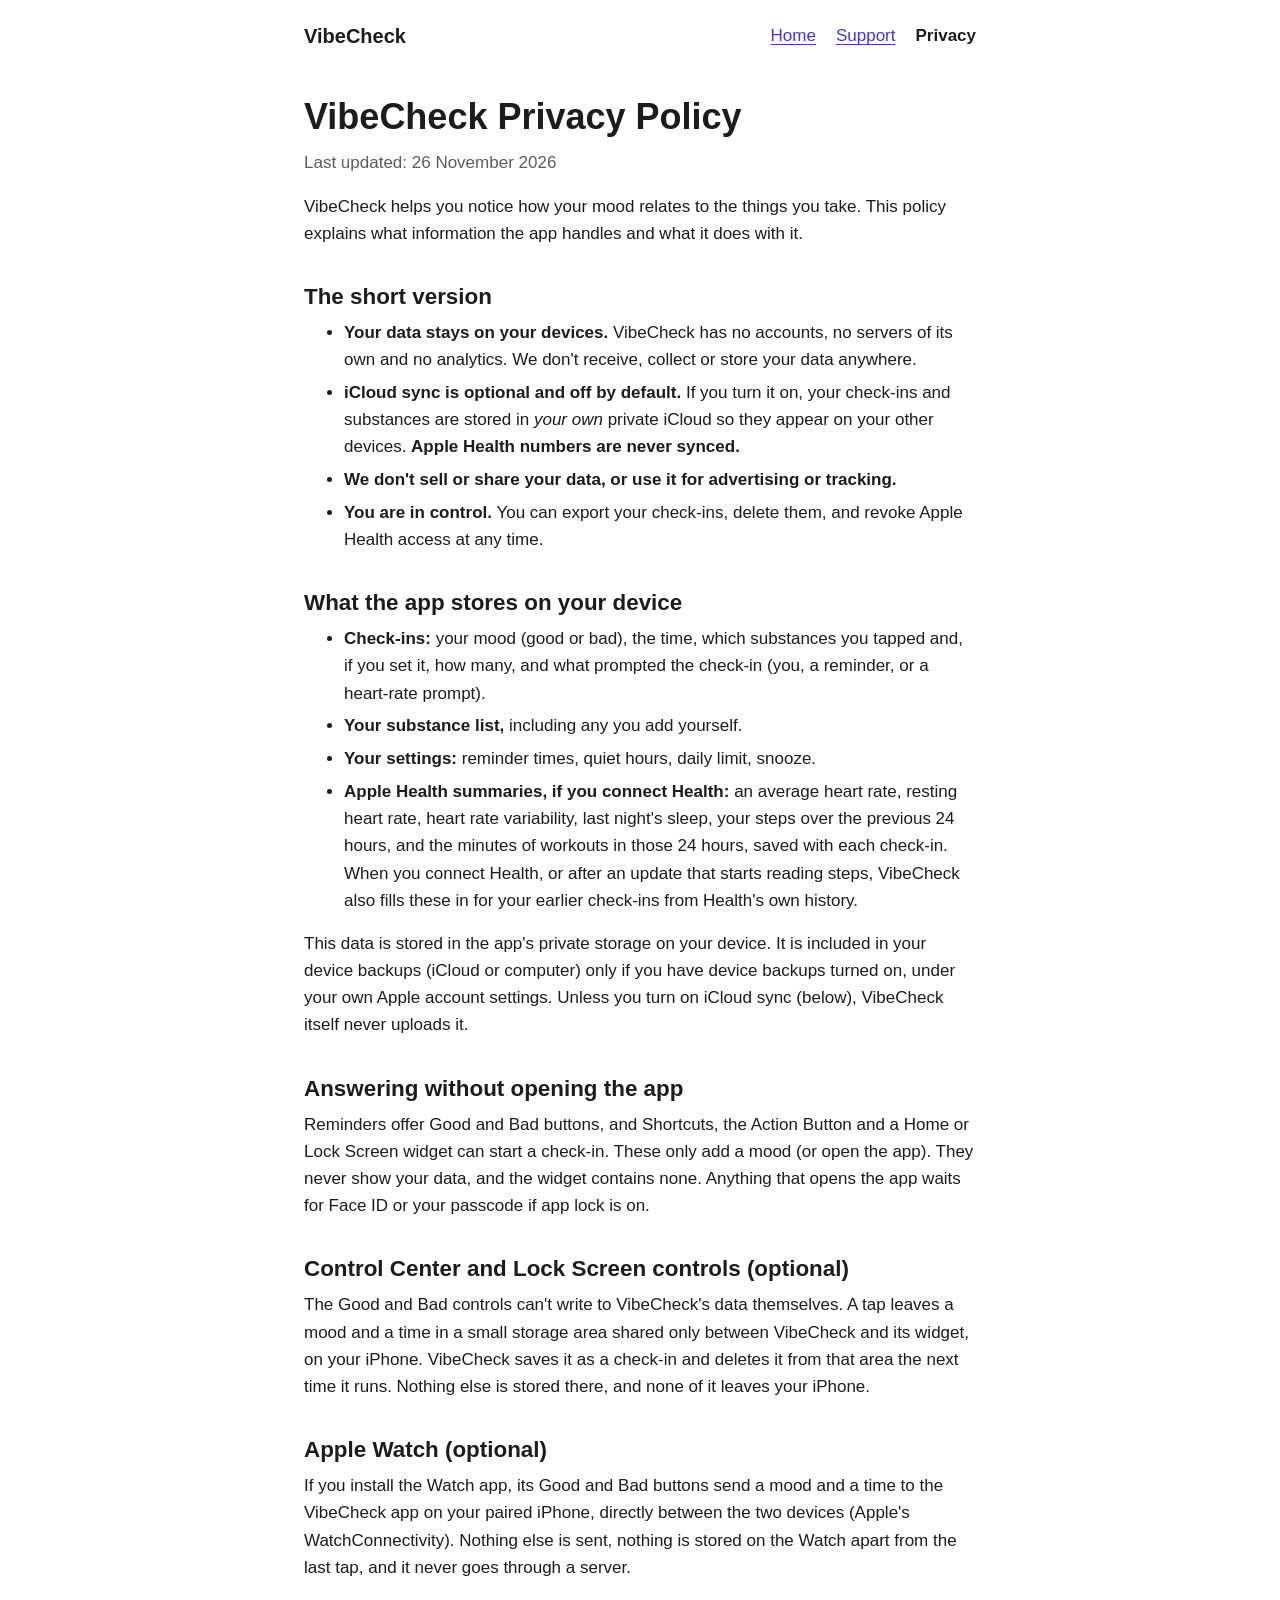
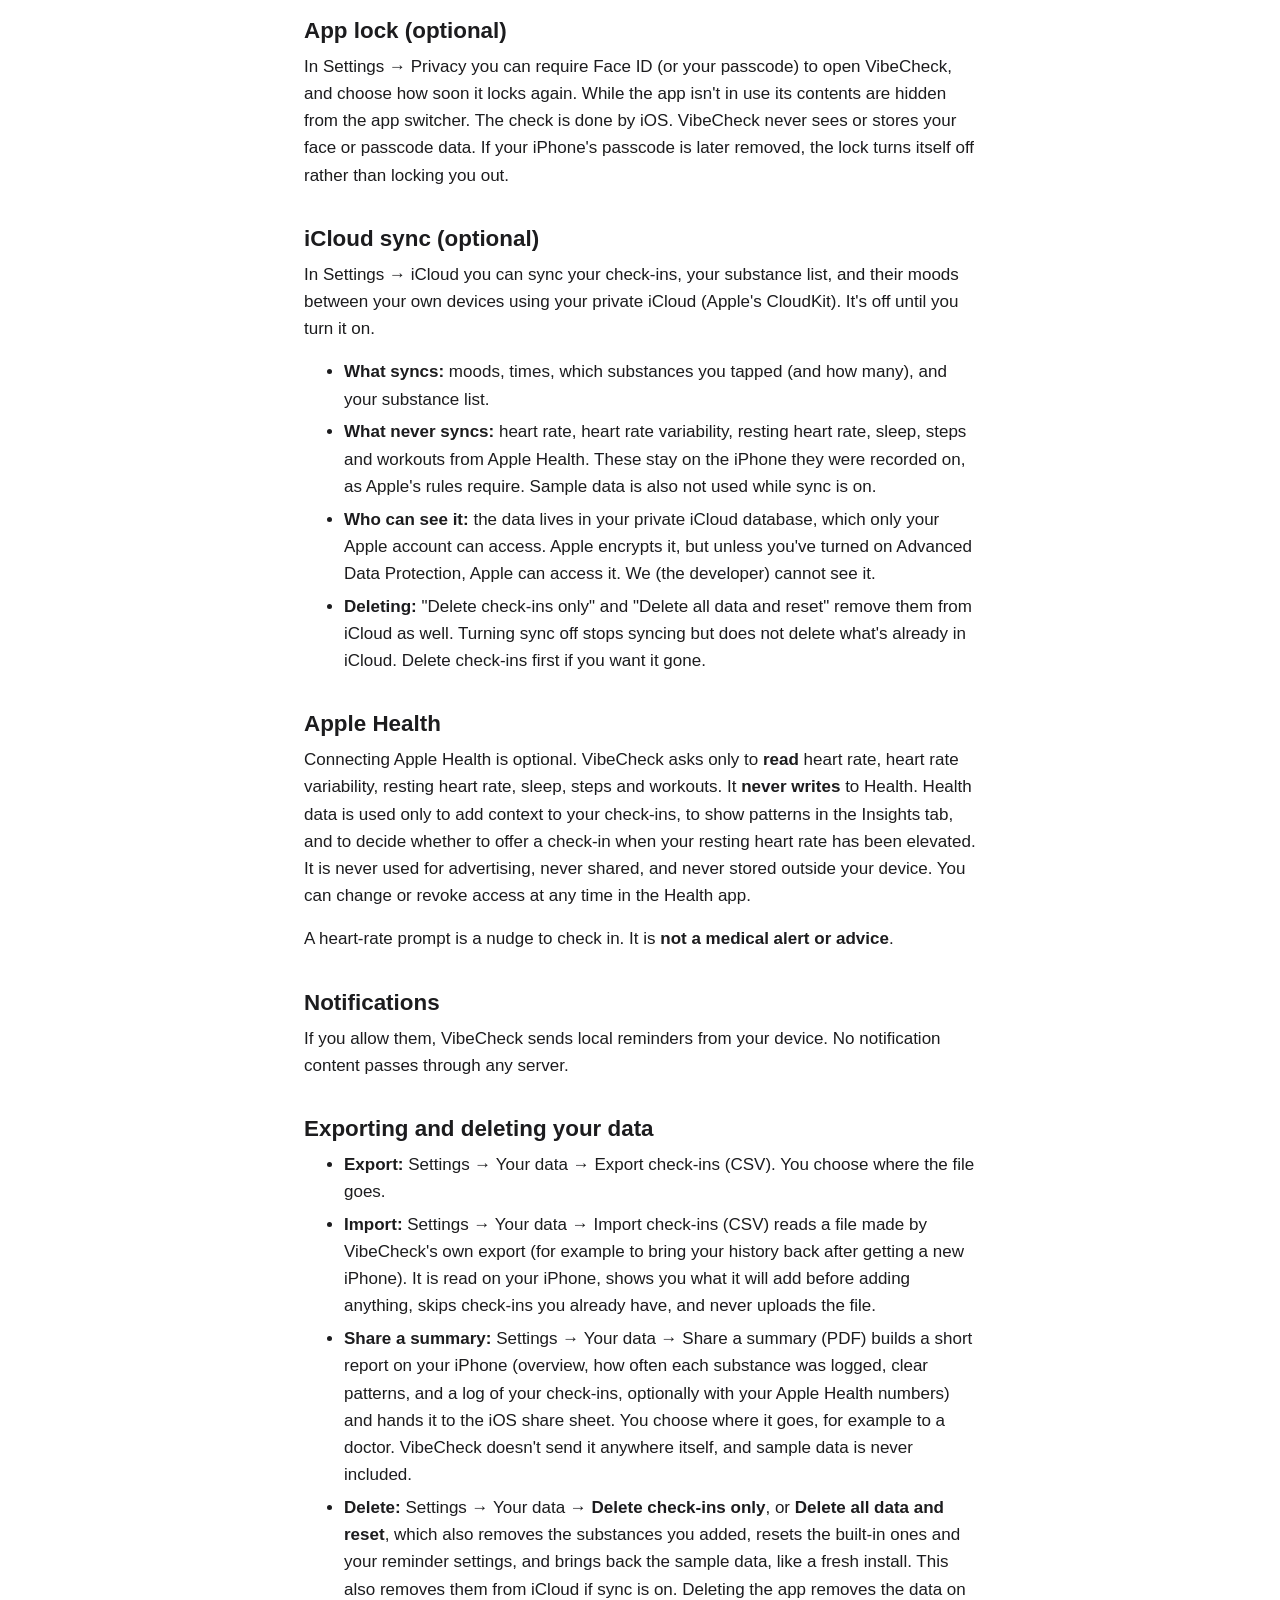
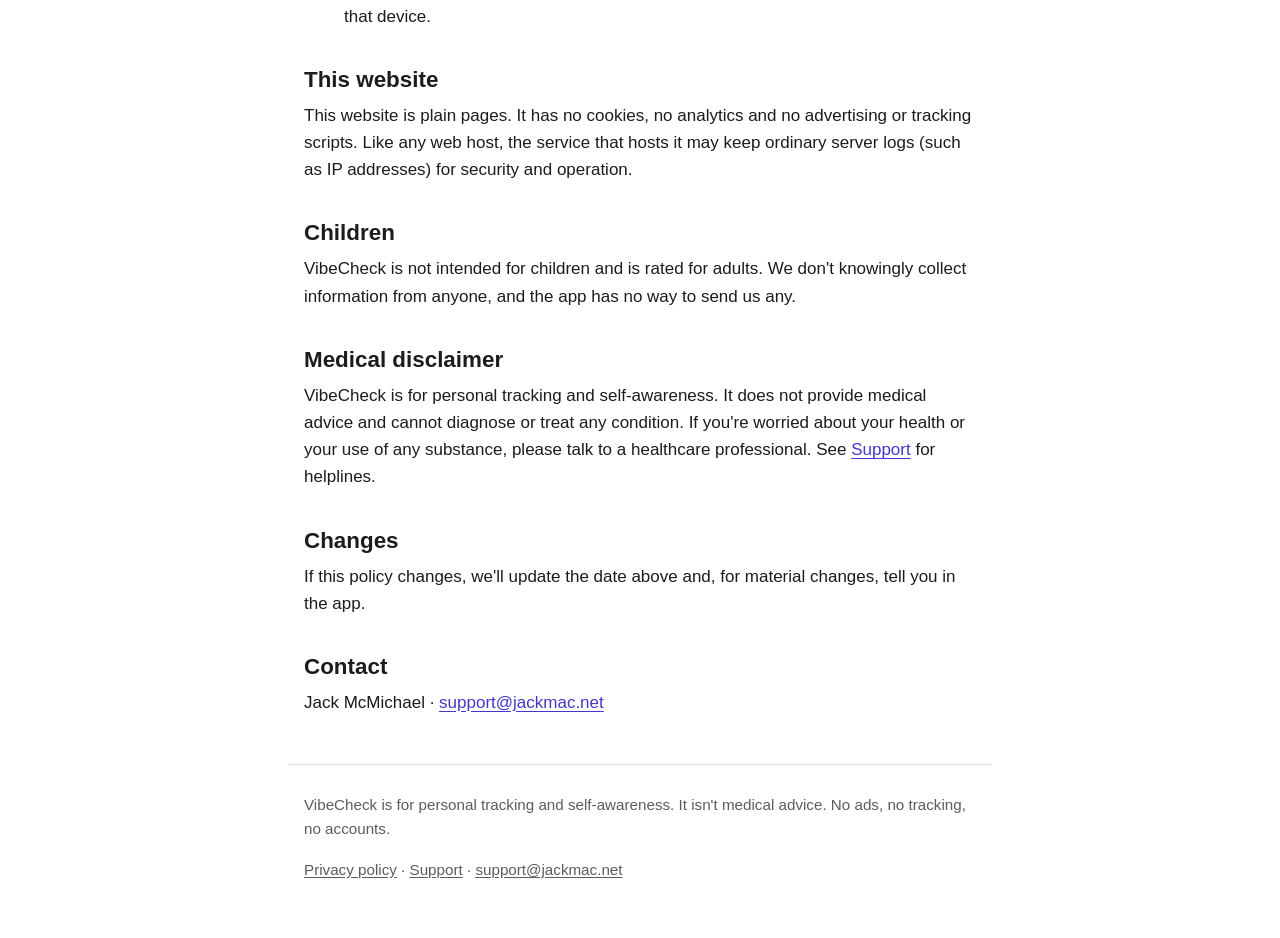
==== privacy.html @ c86289a7 "VibeCheck website: home, support and privacy policy Co-Authored-By: Claude Sonnet 5.5 <noreply@anthr" ====
<!doctype html>
<html lang="en">
<head>
<meta charset="utf-8">
<meta name="viewport" content="width=device-width, initial-scale=1">
<title>VibeCheck Privacy Policy</title>
<meta name="description" content="How VibeCheck handles your information: on-device by default, optional private iCloud sync, read-only Apple Health, no tracking.">
<meta name="color-scheme" content="light dark">
<link rel="stylesheet" href="style.css">
</head>
<body>
<a class="skip" href="#main">Skip to content</a>
<header>
  <a class="brand" href="index.html">VibeCheck</a>
  <nav aria-label="Main">
    <a href="index.html">Home</a>
    <a href="support.html">Support</a>
    <a href="privacy.html" aria-current="page">Privacy</a>
  </nav>
</header>
<main id="main">

<h1>VibeCheck Privacy Policy</h1>
<p class="subtle">Last updated: 26 November 2026</p>

<p>VibeCheck helps you notice how your mood relates to the things you take. This policy explains what information the app handles and what it does with it.</p>

<h2>The short version</h2>
<ul>
  <li><strong>Your data stays on your devices.</strong> VibeCheck has no accounts, no servers of its own and no analytics. We don't receive, collect or store your data anywhere.</li>
  <li><strong>iCloud sync is optional and off by default.</strong> If you turn it on, your check-ins and substances are stored in <em>your own</em> private iCloud so they appear on your other devices. <strong>Apple Health numbers are never synced.</strong></li>
  <li><strong>We don't sell or share your data, or use it for advertising or tracking.</strong></li>
  <li><strong>You are in control.</strong> You can export your check-ins, delete them, and revoke Apple Health access at any time.</li>
</ul>

<h2>What the app stores on your device</h2>
<ul>
  <li><strong>Check-ins:</strong> your mood (good or bad), the time, which substances you tapped and, if you set it, how many, and what prompted the check-in (you, a reminder, or a heart-rate prompt).</li>
  <li><strong>Your substance list,</strong> including any you add yourself.</li>
  <li><strong>Your settings:</strong> reminder times, quiet hours, daily limit, snooze.</li>
  <li><strong>Apple Health summaries, if you connect Health:</strong> an average heart rate, resting heart rate, heart rate variability, last night's sleep, your steps over the previous 24 hours, and the minutes of workouts in those 24 hours, saved with each check-in. When you connect Health, or after an update that starts reading steps, VibeCheck also fills these in for your earlier check-ins from Health's own history.</li>
</ul>
<p>This data is stored in the app's private storage on your device. It is included in your device backups (iCloud or computer) only if you have device backups turned on, under your own Apple account settings. Unless you turn on iCloud sync (below), VibeCheck itself never uploads it.</p>

<h2>Answering without opening the app</h2>
<p>Reminders offer Good and Bad buttons, and Shortcuts, the Action Button and a Home or Lock Screen widget can start a check-in. These only add a mood (or open the app). They never show your data, and the widget contains none. Anything that opens the app waits for Face ID or your passcode if app lock is on.</p>

<h2>Control Center and Lock Screen controls (optional)</h2>
<p>The Good and Bad controls can't write to VibeCheck's data themselves. A tap leaves a mood and a time in a small storage area shared only between VibeCheck and its widget, on your iPhone. VibeCheck saves it as a check-in and deletes it from that area the next time it runs. Nothing else is stored there, and none of it leaves your iPhone.</p>

<h2>Apple Watch (optional)</h2>
<p>If you install the Watch app, its Good and Bad buttons send a mood and a time to the VibeCheck app on your paired iPhone, directly between the two devices (Apple's WatchConnectivity). Nothing else is sent, nothing is stored on the Watch apart from the last tap, and it never goes through a server.</p>

<h2>App lock (optional)</h2>
<p>In Settings → Privacy you can require Face ID (or your passcode) to open VibeCheck, and choose how soon it locks again. While the app isn't in use its contents are hidden from the app switcher. The check is done by iOS. VibeCheck never sees or stores your face or passcode data. If your iPhone's passcode is later removed, the lock turns itself off rather than locking you out.</p>

<h2>iCloud sync (optional)</h2>
<p>In Settings → iCloud you can sync your check-ins, your substance list, and their moods between your own devices using your private iCloud (Apple's CloudKit). It's off until you turn it on.</p>
<ul>
  <li><strong>What syncs:</strong> moods, times, which substances you tapped (and how many), and your substance list.</li>
  <li><strong>What never syncs:</strong> heart rate, heart rate variability, resting heart rate, sleep, steps and workouts from Apple Health. These stay on the iPhone they were recorded on, as Apple's rules require. Sample data is also not used while sync is on.</li>
  <li><strong>Who can see it:</strong> the data lives in your private iCloud database, which only your Apple account can access. Apple encrypts it, but unless you've turned on Advanced Data Protection, Apple can access it. We (the developer) cannot see it.</li>
  <li><strong>Deleting:</strong> "Delete check-ins only" and "Delete all data and reset" remove them from iCloud as well. Turning sync off stops syncing but does not delete what's already in iCloud. Delete check-ins first if you want it gone.</li>
</ul>

<h2>Apple Health</h2>
<p>Connecting Apple Health is optional. VibeCheck asks only to <strong>read</strong> heart rate, heart rate variability, resting heart rate, sleep, steps and workouts. It <strong>never writes</strong> to Health. Health data is used only to add context to your check-ins, to show patterns in the Insights tab, and to decide whether to offer a check-in when your resting heart rate has been elevated. It is never used for advertising, never shared, and never stored outside your device. You can change or revoke access at any time in the Health app.</p>
<p>A heart-rate prompt is a nudge to check in. It is <strong>not a medical alert or advice</strong>.</p>

<h2>Notifications</h2>
<p>If you allow them, VibeCheck sends local reminders from your device. No notification content passes through any server.</p>

<h2>Exporting and deleting your data</h2>
<ul>
  <li><strong>Export:</strong> Settings → Your data → Export check-ins (CSV). You choose where the file goes.</li>
  <li><strong>Import:</strong> Settings → Your data → Import check-ins (CSV) reads a file made by VibeCheck's own export (for example to bring your history back after getting a new iPhone). It is read on your iPhone, shows you what it will add before adding anything, skips check-ins you already have, and never uploads the file.</li>
  <li><strong>Share a summary:</strong> Settings → Your data → Share a summary (PDF) builds a short report on your iPhone (overview, how often each substance was logged, clear patterns, and a log of your check-ins, optionally with your Apple Health numbers) and hands it to the iOS share sheet. You choose where it goes, for example to a doctor. VibeCheck doesn't send it anywhere itself, and sample data is never included.</li>
  <li><strong>Delete:</strong> Settings → Your data → <strong>Delete check-ins only</strong>, or <strong>Delete all data and reset</strong>, which also removes the substances you added, resets the built-in ones and your reminder settings, and brings back the sample data, like a fresh install. This also removes them from iCloud if sync is on. Deleting the app removes the data on that device.</li>
</ul>

<h2>This website</h2>
<p>This website is plain pages. It has no cookies, no analytics and no advertising or tracking scripts. Like any web host, the service that hosts it may keep ordinary server logs (such as IP addresses) for security and operation.</p>

<h2>Children</h2>
<p>VibeCheck is not intended for children and is rated for adults. We don't knowingly collect information from anyone, and the app has no way to send us any.</p>

<h2>Medical disclaimer</h2>
<p>VibeCheck is for personal tracking and self-awareness. It does not provide medical advice and cannot diagnose or treat any condition. If you're worried about your health or your use of any substance, please talk to a healthcare professional. See <a href="support.html#help">Support</a> for helplines.</p>

<h2>Changes</h2>
<p>If this policy changes, we'll update the date above and, for material changes, tell you in the app.</p>

<h2>Contact</h2>
<p>Jack McMichael · <a href="mailto:support@jackmac.net">support@jackmac.net</a></p>

</main>
<footer>
  <p>VibeCheck is for personal tracking and self-awareness. It isn't medical advice. No ads, no tracking, no accounts.</p>
  <p><a href="privacy.html">Privacy policy</a> · <a href="support.html">Support</a> · <a href="mailto:support@jackmac.net">support@jackmac.net</a></p>
</footer>
</body>
</html>
---- style.css ----
:root {
  --bg: #ffffff;
  --text: #1c1c1e;
  --subtle: #5b5b63;
  --accent: #4338ca;
  --card: #f4f4f8;
  --line: #dcdce3;
}
@media (prefers-color-scheme: dark) {
  :root {
    --bg: #101014;
    --text: #f2f2f7;
    --subtle: #a9a9b3;
    --accent: #8f8cff;
    --card: #1b1b22;
    --line: #34343e;
  }
}
* { box-sizing: border-box; }
html { -webkit-text-size-adjust: 100%; }
body {
  margin: 0;
  background: var(--bg);
  color: var(--text);
  font: 1.0625rem/1.6 -apple-system, BlinkMacSystemFont, "SF Pro Text", "Segoe UI", Roboto, sans-serif;
}
a { color: var(--accent); text-underline-offset: 0.15em; }
a:focus-visible { outline: 3px solid var(--accent); outline-offset: 2px; border-radius: 2px; }
.skip { position: absolute; left: -999px; }
.skip:focus { left: 1rem; top: 1rem; background: var(--bg); padding: 0.5rem 1rem; z-index: 10; }
header, main, footer { max-width: 44rem; margin: 0 auto; padding: 0 1rem; }
header { display: flex; flex-wrap: wrap; align-items: center; justify-content: space-between; gap: 0.5rem 1.5rem; padding-top: 1.25rem; padding-bottom: 1.25rem; }
.brand { font-weight: 700; font-size: 1.25rem; color: var(--text); text-decoration: none; }
nav { display: flex; gap: 1.25rem; }
nav a[aria-current="page"] { color: var(--text); font-weight: 600; text-decoration: none; }
h1 { font-size: 2.25rem; line-height: 1.15; margin: 1.5rem 0 0.75rem; }
h2 { font-size: 1.4rem; line-height: 1.25; margin: 2.25rem 0 0.5rem; }
h3 { font-size: 1.1rem; margin: 1.5rem 0 0.25rem; }
p, ul { margin: 0.5rem 0 1rem; }
li { margin: 0.35rem 0; }
.lead { font-size: 1.25rem; color: var(--subtle); }
.subtle { color: var(--subtle); }
.card { background: var(--card); border: 1px solid var(--line); border-radius: 14px; padding: 1rem 1.25rem; margin: 1.25rem 0; }
.card > :first-child { margin-top: 0; }
.card > :last-child { margin-bottom: 0; }
.shots { display: grid; grid-template-columns: repeat(auto-fit, minmax(13rem, 1fr)); gap: 1rem; margin: 2rem 0; padding: 0; list-style: none; }
.shots img { width: 100%; height: auto; border-radius: 22px; border: 1px solid var(--line); display: block; }
.shots figcaption { text-align: center; color: var(--subtle); font-size: 0.95rem; margin-top: 0.5rem; }
footer { border-top: 1px solid var(--line); margin-top: 3rem; padding-top: 1.25rem; padding-bottom: 2.5rem; color: var(--subtle); font-size: 0.95rem; }
footer a { color: var(--subtle); }
dt { font-weight: 600; margin-top: 1rem; }
dd { margin: 0.25rem 0 0; }
@media (max-width: 30rem) { h1 { font-size: 1.85rem; } }
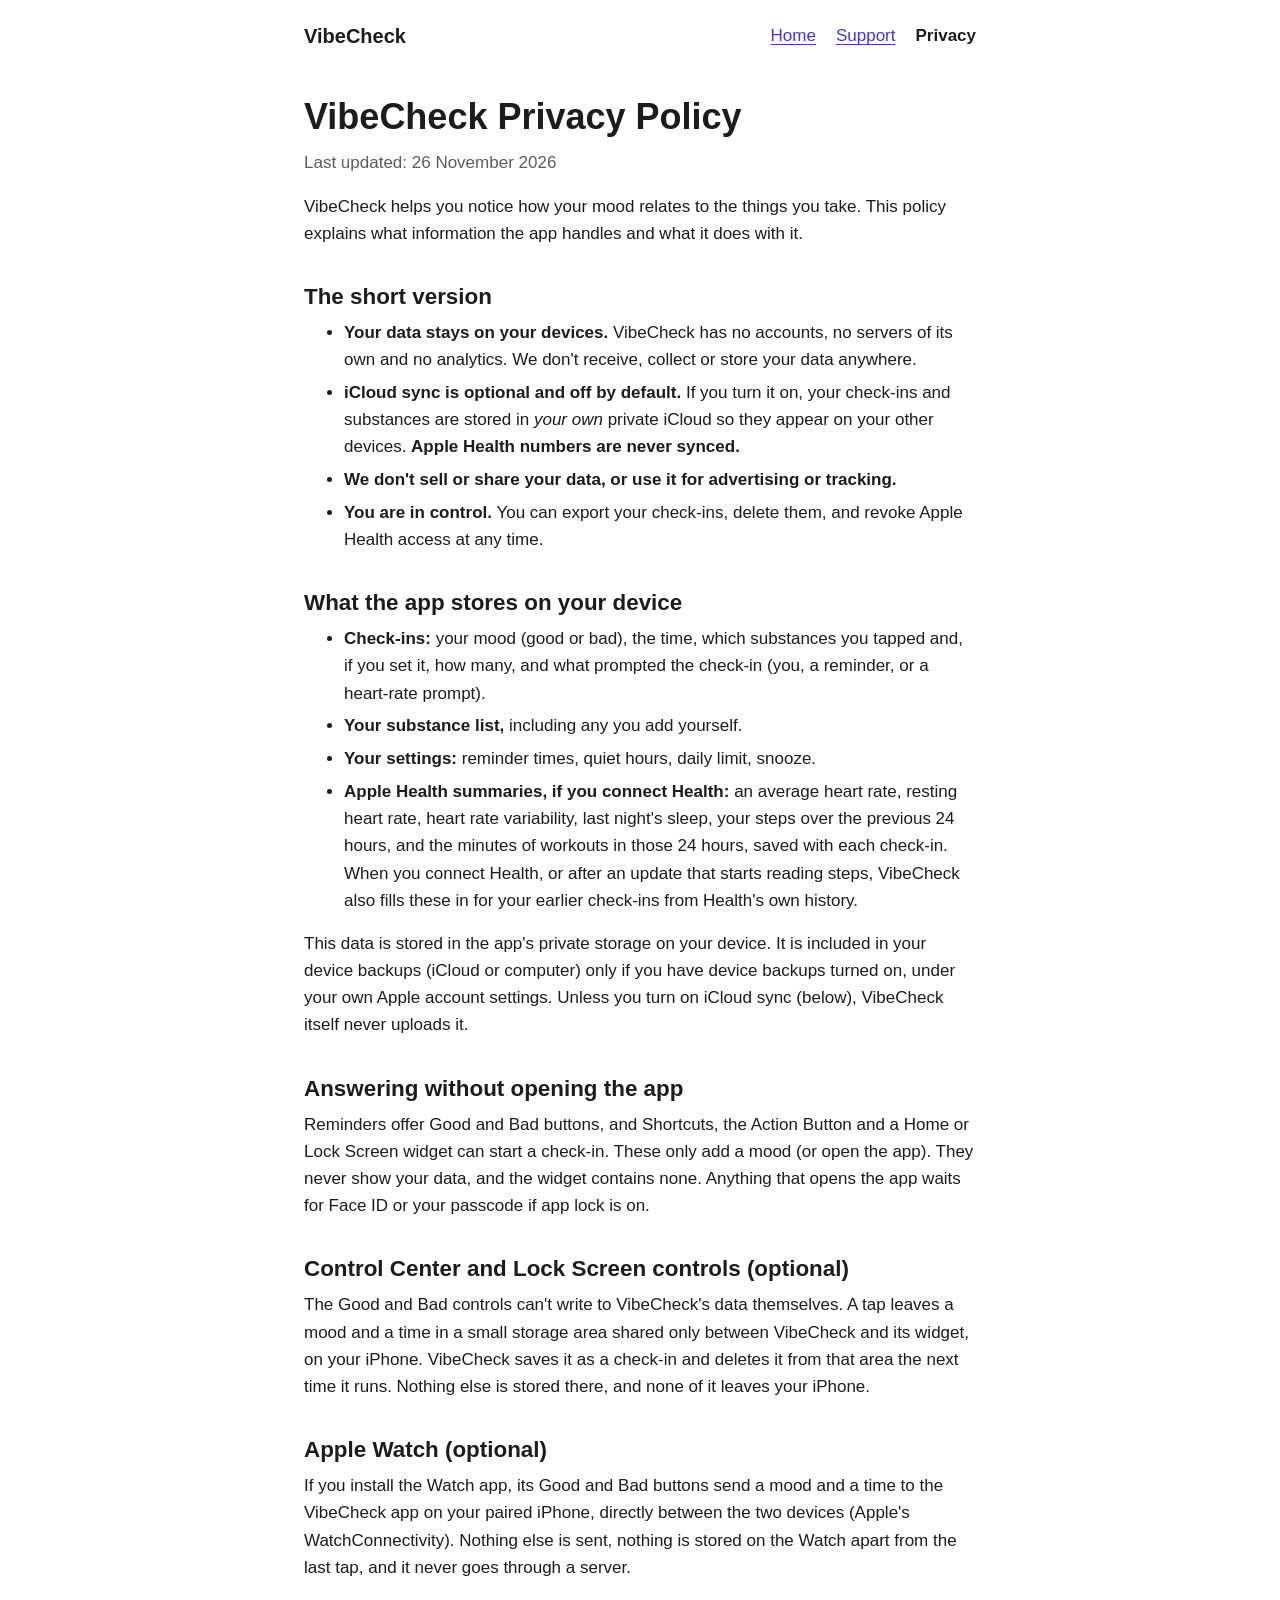
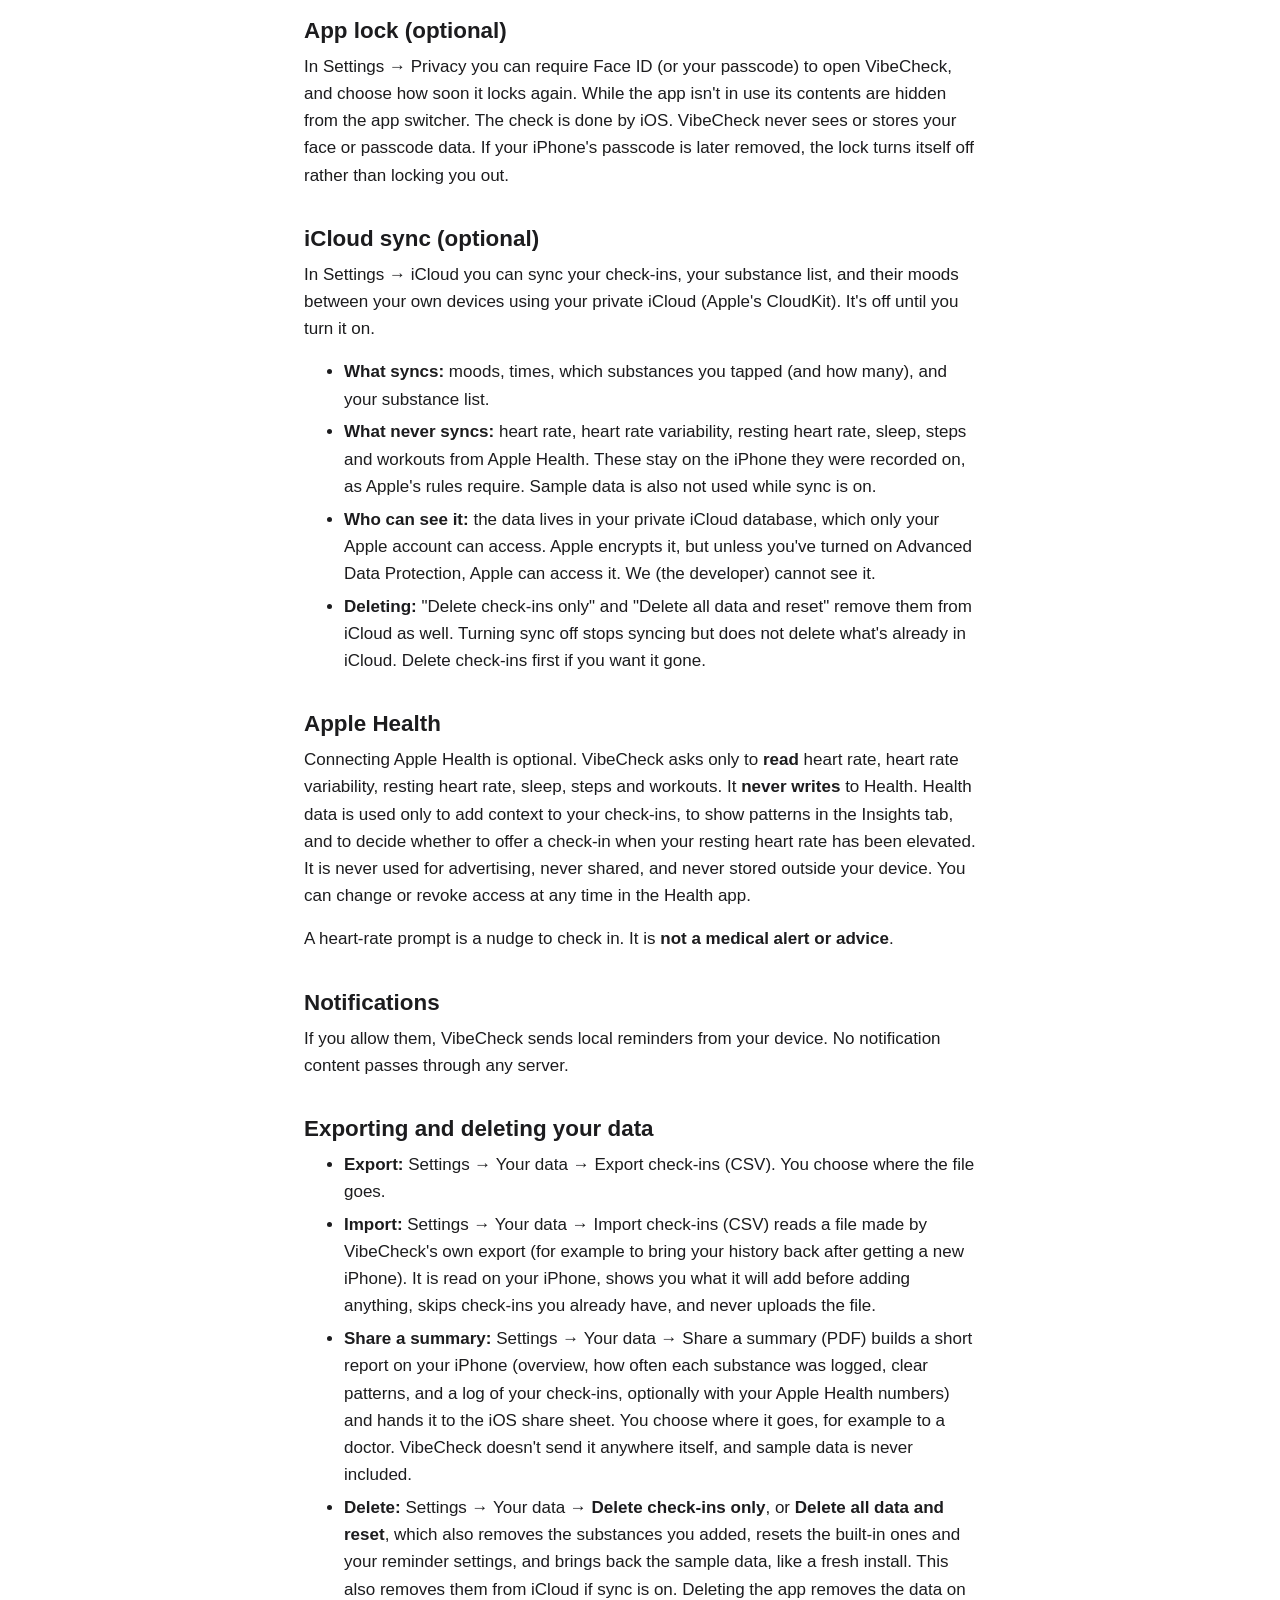
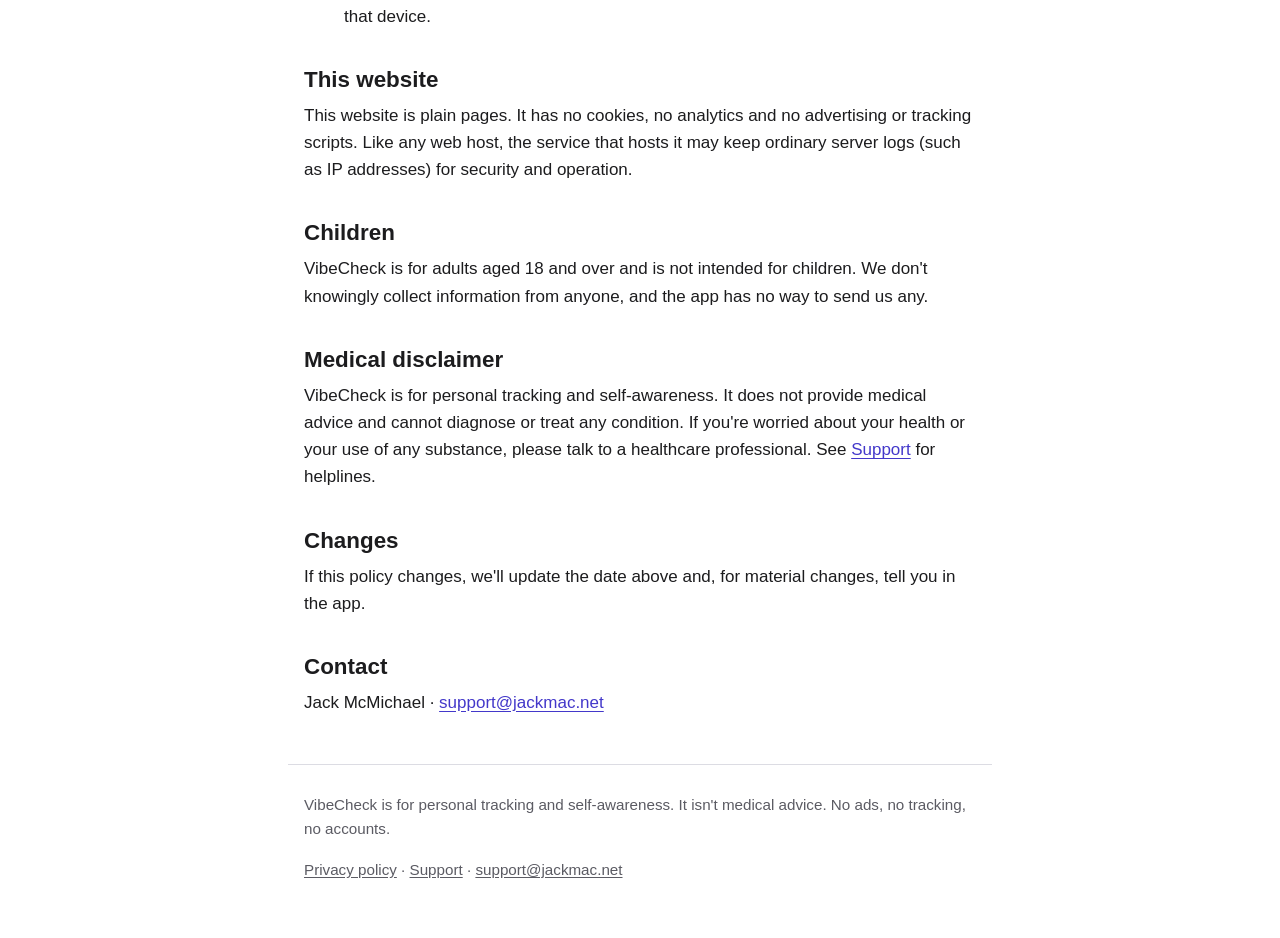
==== commit 193a25f2: "Privacy: adults 18+ Co-Authored-By: Claude Sonnet 5.5 <noreply@anthropic.com>" ====
--- a/privacy.html
+++ b/privacy.html
@@ -82,7 +82,7 @@
 <p>This website is plain pages. It has no cookies, no analytics and no advertising or tracking scripts. Like any web host, the service that hosts it may keep ordinary server logs (such as IP addresses) for security and operation.</p>
 
 <h2>Children</h2>
-<p>VibeCheck is not intended for children and is rated for adults. We don't knowingly collect information from anyone, and the app has no way to send us any.</p>
+<p>VibeCheck is for adults aged 18 and over and is not intended for children. We don't knowingly collect information from anyone, and the app has no way to send us any.</p>
 
 <h2>Medical disclaimer</h2>
 <p>VibeCheck is for personal tracking and self-awareness. It does not provide medical advice and cannot diagnose or treat any condition. If you're worried about your health or your use of any substance, please talk to a healthcare professional. See <a href="support.html#help">Support</a> for helplines.</p>
